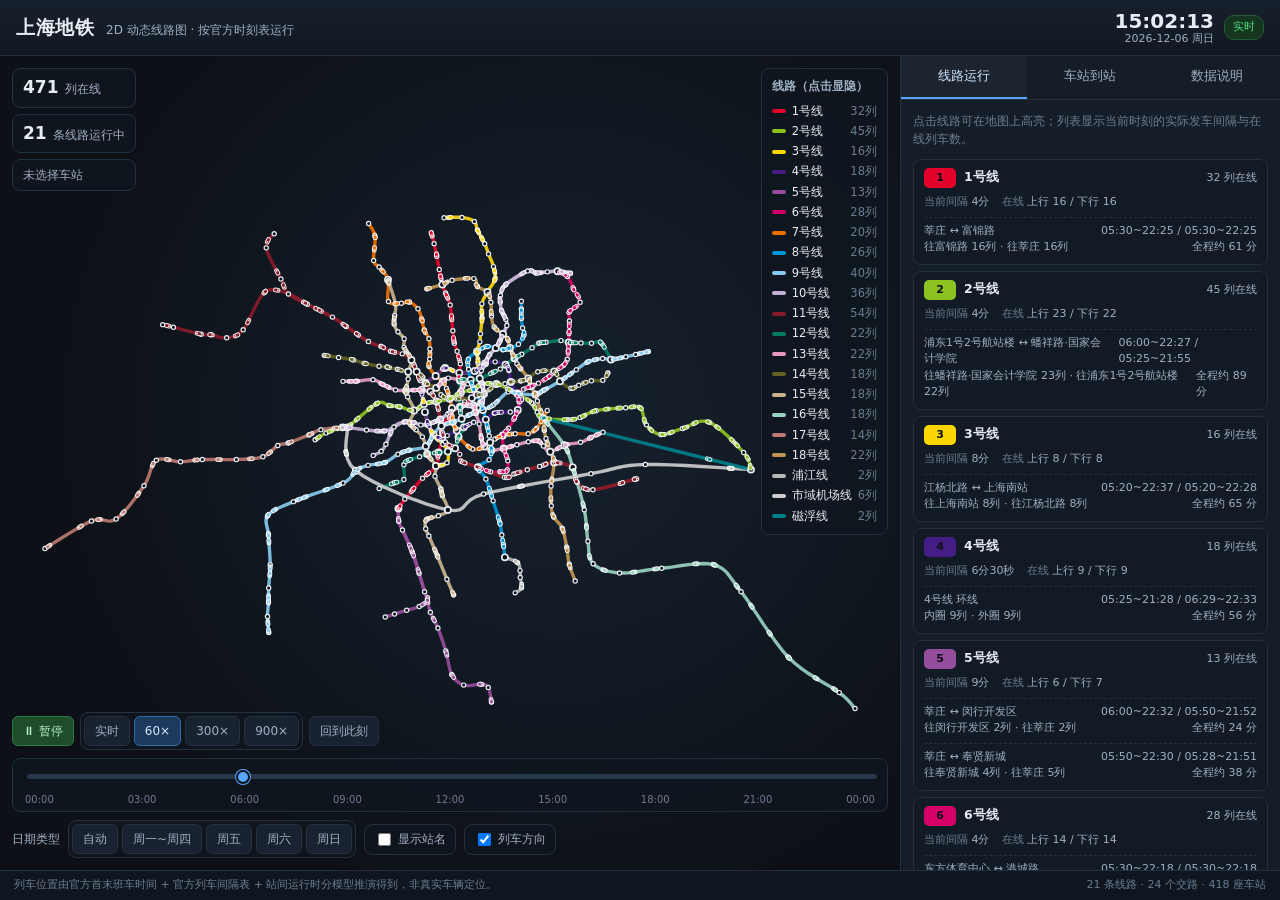
==== index.html @ 5a0e2813 "上海地铁 2D 动态线路图: 按官方时刻表推演全网列车运行 - 21 条线路 / 24 个交路 / 418 座车站, 双向逐列车运行 - 首末班车与列车间隔取自上海地铁官方数据(含周五周六延时运营) " ====
<!DOCTYPE html>
<html lang="zh-CN">
<head>
<meta charset="utf-8" />
<meta name="viewport" content="width=device-width, initial-scale=1" />
<title>上海地铁 2D 动态线路图 · 按时刻表运行的列车</title>
<link rel="stylesheet" href="css/style.css" />
</head>
<body>
<header class="topbar">
  <div class="brand">
    <span class="logo">上海地铁</span>
    <span class="sub">2D 动态线路图 · 按官方时刻表运行</span>
  </div>
  <div class="clockbox">
    <div class="clockline">
      <span id="clockTime" class="clock">--:--:--</span>
      <span id="clockDate" class="date">----</span>
    </div>
    <div class="liveflag" id="liveFlag">实时</div>
  </div>
</header>

<main class="layout">
  <section class="mapwrap">
    <canvas id="map"></canvas>
    <div id="errbar" style="display:none;position:absolute;top:0;left:0;right:0;z-index:99;background:#7d1a1a;color:#ffd7d7;padding:6px 12px;font-size:12px"></div>
    <div id="nightbar" style="display:none;position:absolute;left:50%;top:50%;transform:translate(-50%,-50%);z-index:8;background:rgba(15,22,31,.92);border:1px solid #22303f;border-radius:10px;padding:14px 20px;font-size:13px;color:#9fb0c3;max-width:520px;text-align:center;line-height:1.7"></div>

    <div class="mapoverlay topleft">
      <div class="stat" title="当前时刻在线列车总数（含两个方向）">
        <b id="statTrains">0</b><span>列在线</span>
      </div>
      <div class="stat" title="当前处于运营状态的线路数">
        <b id="statLines">0</b><span>条线路运行中</span>
      </div>
      <div class="stat" id="statNext" title="重点车站下一班">--</div>
    </div>

    <div class="mapoverlay bottomleft">
      <div class="controls">
        <button id="btnPlay" class="btn primary" title="播放/暂停时间推演">⏸ 暂停</button>
        <div class="speedgroup" id="speedGroup">
          <button class="btn spd" data-speed="1">实时</button>
          <button class="btn spd active" data-speed="60">60×</button>
          <button class="btn spd" data-speed="300">300×</button>
          <button class="btn spd" data-speed="900">900×</button>
        </div>
        <button id="btnNow" class="btn" title="回到当前真实时间">回到此刻</button>
      </div>
      <div class="timeline">
        <input id="timeSlider" class="slider" type="range" min="0" max="86399" step="20" value="21600" />
        <div class="timemarks" id="timeMarks"></div>
      </div>
      <div class="controls second">
        <span class="lbl">日期类型</span>
        <div class="daygroup" id="dayGroup">
          <button class="btn day" data-day="auto">自动</button>
          <button class="btn day" data-day="mon_thu">周一~周四</button>
          <button class="btn day" data-day="fri">周五</button>
          <button class="btn day" data-day="sat">周六</button>
          <button class="btn day" data-day="sun">周日</button>
        </div>
        <label class="chk"><input type="checkbox" id="chkLabels" /> 显示站名</label>
        <label class="chk"><input type="checkbox" id="chkTrails" checked /> 列车方向</label>
      </div>
    </div>

    <div class="mapoverlay topright legend" id="legend"></div>
  </section>

  <aside class="side">
    <div class="tabs">
      <button class="tab active" data-tab="panelLines">线路运行</button>
      <button class="tab" data-tab="panelStation">车站到站</button>
      <button class="tab" data-tab="panelAbout">数据说明</button>
    </div>

    <div class="panels">
      <div class="panel active" id="panelLines">
        <div class="panelhint">点击线路可在地图上高亮；列表显示当前时刻的实际发车间隔与在线列车数。</div>
        <div id="lineList" class="linelist"></div>
      </div>

      <div class="panel" id="panelStation">
        <div class="panelhint" id="stationHint">在地图上点击任意车站，查看该站各线路两个方向的下一班列车。</div>
        <div id="stationBody"></div>
      </div>

      <div class="panel" id="panelAbout">
        <h3>数据来源</h3>
        <ul id="srcList"></ul>
        <h3>口径说明</h3>
        <ul id="noteList"></ul>
        <p class="gen" id="genInfo"></p>
      </div>
    </div>
  </aside>
</main>

<footer class="foot">
  <span>列车位置由官方首末班车时间 + 官方列车间隔表 + 站间运行时分模型推演得到，非真实车辆定位。</span>
  <span id="footRight"></span>
</footer>

<script>
/* 运行期错误直接显示出来，便于排查 */
window.addEventListener('error', function (e) {
  var el = document.getElementById('errbar');
  if (!el) return;
  el.style.display = 'block';
  el.textContent = '脚本错误: ' + (e.message || e.error) + ' @' + (e.filename || '') + ':' + (e.lineno || '');
});
</script>
<script src="data/metro-data.js"></script>
<script src="js/sim.js"></script>
<script src="js/app.js"></script>
</body>
</html>
---- css/style.css ----
:root{
  --bg:#0d1117;
  --bg2:#121a24;
  --panel:#151d29;
  --line:#22303f;
  --txt:#e6edf3;
  --txt2:#9fb0c3;
  --txt3:#6b7d90;
  --accent:#3fb950;
  --accent2:#58a6ff;
  --warn:#d29922;
}
*{box-sizing:border-box}
html,body{height:100%}
body{
  margin:0;
  background:var(--bg);
  color:var(--txt);
  font:13px/1.5 "Segoe UI","Microsoft YaHei",system-ui,-apple-system,sans-serif;
  overflow:hidden;
}
button{font:inherit;color:inherit}

/* ---------- 顶栏 ---------- */
.topbar{
  height:56px;display:flex;align-items:center;justify-content:space-between;
  padding:0 16px;background:linear-gradient(180deg,#16202c,#111823);
  border-bottom:1px solid var(--line);
}
.brand{display:flex;align-items:baseline;gap:12px}
.logo{font-size:19px;font-weight:700;letter-spacing:.5px}
.sub{color:var(--txt2);font-size:12px}
.clockbox{display:flex;align-items:center;gap:10px}
.clockline{text-align:right;line-height:1.15}
.clock{font-size:20px;font-weight:600;font-variant-numeric:tabular-nums}
.date{display:block;font-size:11px;color:var(--txt2)}
.liveflag{
  font-size:11px;padding:3px 8px;border-radius:10px;
  background:#16351f;color:#4ade80;border:1px solid #245c33;
}
.liveflag.sim{background:#3a2f12;color:#f0c674;border-color:#6b5518}

/* ---------- 布局 ---------- */
.layout{
  position:absolute;top:56px;bottom:30px;left:0;right:0;
  display:grid;grid-template-columns:1fr 380px;
}
.mapwrap{position:relative;overflow:hidden;background:
  radial-gradient(circle at 62% 44%, #16212e 0%, #0d1117 70%)}
#map{position:absolute;inset:0;width:100%;height:100%;display:block;cursor:grab}
#map.dragging{cursor:grabbing}

/* ---------- 地图浮层 ---------- */
.mapoverlay{position:absolute;pointer-events:none;z-index:5}
.topleft{top:12px;left:12px;display:flex;flex-direction:column;gap:6px}
.stat{
  background:rgba(15,22,31,.82);border:1px solid var(--line);border-radius:8px;
  padding:6px 10px;font-size:12px;color:var(--txt2);backdrop-filter:blur(4px);
  display:flex;align-items:baseline;gap:6px;
}
.stat b{font-size:17px;color:var(--txt);font-weight:700;font-variant-numeric:tabular-nums}
.stat#statNext{max-width:330px;overflow:hidden;text-overflow:ellipsis;white-space:nowrap}

.topright{top:12px;right:12px}
.legend{
  background:rgba(15,22,31,.82);border:1px solid var(--line);border-radius:8px;
  padding:8px 10px;backdrop-filter:blur(4px);max-width:250px;
  max-height:calc(100% - 24px);overflow:auto;pointer-events:auto;
}
.legend h4{margin:0 0 6px;font-size:12px;color:var(--txt2);font-weight:600}
.legend .row{display:flex;align-items:center;gap:6px;font-size:11.5px;padding:1.5px 0;cursor:pointer;border-radius:4px}
.legend .row:hover{background:#ffffff10}
.legend .row.off{opacity:.32}
.legend .sw{width:14px;height:4px;border-radius:2px;flex:none}
.legend .cnt{margin-left:auto;color:var(--txt3);font-variant-numeric:tabular-nums}

.bottomleft{left:12px;right:12px;bottom:12px;display:flex;flex-direction:column;gap:8px;pointer-events:none}
.controls{display:flex;align-items:center;gap:6px;flex-wrap:wrap;pointer-events:auto}
.controls.second{gap:8px}
.btn{
  background:#182231;border:1px solid var(--line);border-radius:6px;
  padding:5px 10px;font-size:12px;cursor:pointer;color:var(--txt2);white-space:nowrap;
}
.btn:hover{background:#1f2b3d;color:var(--txt)}
.btn.active{background:#1d3a5c;border-color:#2f6ea8;color:#cfe6ff}
.btn.primary{background:#1f4d2b;border-color:#2f7a41;color:#b7f0c6}
.speedgroup,.daygroup{display:flex;gap:4px;background:rgba(15,22,31,.8);padding:3px;border-radius:8px;border:1px solid var(--line)}
.lbl{font-size:12px;color:var(--txt2)}
.chk{font-size:12px;color:var(--txt2);display:flex;align-items:center;gap:4px;cursor:pointer;
     background:rgba(15,22,31,.8);padding:5px 9px;border-radius:8px;border:1px solid var(--line)}
.timeline{pointer-events:auto;background:rgba(15,22,31,.82);border:1px solid var(--line);
  border-radius:8px;padding:6px 12px 2px;backdrop-filter:blur(4px)}
.slider{width:100%;-webkit-appearance:none;height:20px;background:transparent;cursor:pointer}
.slider::-webkit-slider-runnable-track{height:5px;border-radius:3px;background:#26374b}
.slider::-webkit-slider-thumb{-webkit-appearance:none;width:14px;height:14px;margin-top:-4.5px;
  border-radius:50%;background:#58a6ff;border:2px solid #0d1117;box-shadow:0 0 0 1px #58a6ff}
.slider::-moz-range-track{height:5px;border-radius:3px;background:#26374b}
.slider::-moz-range-thumb{width:12px;height:12px;border-radius:50%;background:#58a6ff;border:2px solid #0d1117}
.timemarks{display:flex;justify-content:space-between;font-size:10px;color:var(--txt3);
  font-variant-numeric:tabular-nums;padding-bottom:2px}

/* ---------- 侧栏 ---------- */
.side{background:var(--panel);border-left:1px solid var(--line);display:flex;flex-direction:column;min-height:0}
.tabs{display:flex;border-bottom:1px solid var(--line);flex:none}
.tab{flex:1;background:none;border:0;padding:11px 6px;font-size:12.5px;color:var(--txt2);cursor:pointer;
  border-bottom:2px solid transparent}
.tab:hover{color:var(--txt)}
.tab.active{color:#cfe6ff;border-bottom-color:var(--accent2);background:#ffffff08}
.panels{flex:1;min-height:0;position:relative}
.panel{position:absolute;inset:0;overflow:auto;padding:12px;display:none}
.panel.active{display:block}
.panelhint{font-size:11.5px;color:var(--txt3);margin-bottom:10px;line-height:1.6}

.linelist{display:flex;flex-direction:column;gap:6px}
.lrow{border:1px solid var(--line);border-radius:8px;padding:8px 10px;background:#121a25;cursor:pointer}
.lrow:hover{background:#18222f}
.lrow.sel{border-color:var(--accent2);background:#152233}
.lrow .h{display:flex;align-items:center;gap:8px}
.badge{font-size:11px;font-weight:700;color:#0d1117;border-radius:5px;padding:2px 7px;min-width:32px;text-align:center}
.lrow .nm{font-size:12.5px;font-weight:600}
.lrow .cnt{margin-left:auto;font-size:11px;color:var(--txt2);font-variant-numeric:tabular-nums}
.lrow .meta{display:flex;gap:12px;margin-top:6px;font-size:11px;color:var(--txt2);flex-wrap:wrap}
.lrow .meta i{font-style:normal;color:var(--txt3)}
.lrow .svc{margin-top:6px;border-top:1px dashed #22303f;padding-top:5px;font-size:11px;color:var(--txt2)}
.lrow .svc div{display:flex;gap:8px;justify-content:space-between}
.lrow .bar{height:4px;border-radius:2px;background:#1d2836;margin-top:5px;overflow:hidden}
.lrow .bar>span{display:block;height:100%}

.sthead{border:1px solid var(--line);border-radius:8px;padding:10px;background:#121a25;margin-bottom:10px}
.sthead .t{font-size:15px;font-weight:700}
.sthead .s{font-size:11.5px;color:var(--txt2);margin-top:3px}
.arrgrp{margin-bottom:10px}
.arrgrp .gt{display:flex;align-items:center;gap:6px;font-size:12px;font-weight:600;margin-bottom:4px}
.arrtbl{width:100%;border-collapse:collapse;font-size:11.5px}
.arrtbl th{text-align:left;color:var(--txt3);font-weight:500;padding:3px 4px;border-bottom:1px solid var(--line)}
.arrtbl td{padding:3px 4px;border-bottom:1px solid #1a2330;font-variant-numeric:tabular-nums}
.arrtbl tr.next td{color:#7ee787;font-weight:600}
.tag{display:inline-block;font-size:10px;padding:1px 5px;border-radius:4px;background:#1d2836;color:var(--txt2)}

.panel h3{font-size:12.5px;margin:14px 0 6px;color:#cfe6ff}
.panel h3:first-child{margin-top:0}
.panel ul{margin:0;padding-left:16px;font-size:11.5px;color:var(--txt2);line-height:1.75}
.panel a{color:var(--accent2);text-decoration:none;word-break:break-all}
.panel a:hover{text-decoration:underline}
.gen{font-size:11px;color:var(--txt3);margin-top:14px}
.empty{font-size:12px;color:var(--txt3);padding:20px 4px;text-align:center}

/* ---------- 底栏 ---------- */
.foot{
  position:absolute;bottom:0;left:0;right:0;height:30px;
  display:flex;align-items:center;justify-content:space-between;gap:12px;
  padding:0 14px;font-size:11px;color:var(--txt3);
  background:#0f1620;border-top:1px solid var(--line);
}
@media (max-width:1080px){
  .layout{grid-template-columns:1fr 320px}
}
@media (max-width:820px){
  .layout{grid-template-columns:1fr}
  .side{display:none}
}
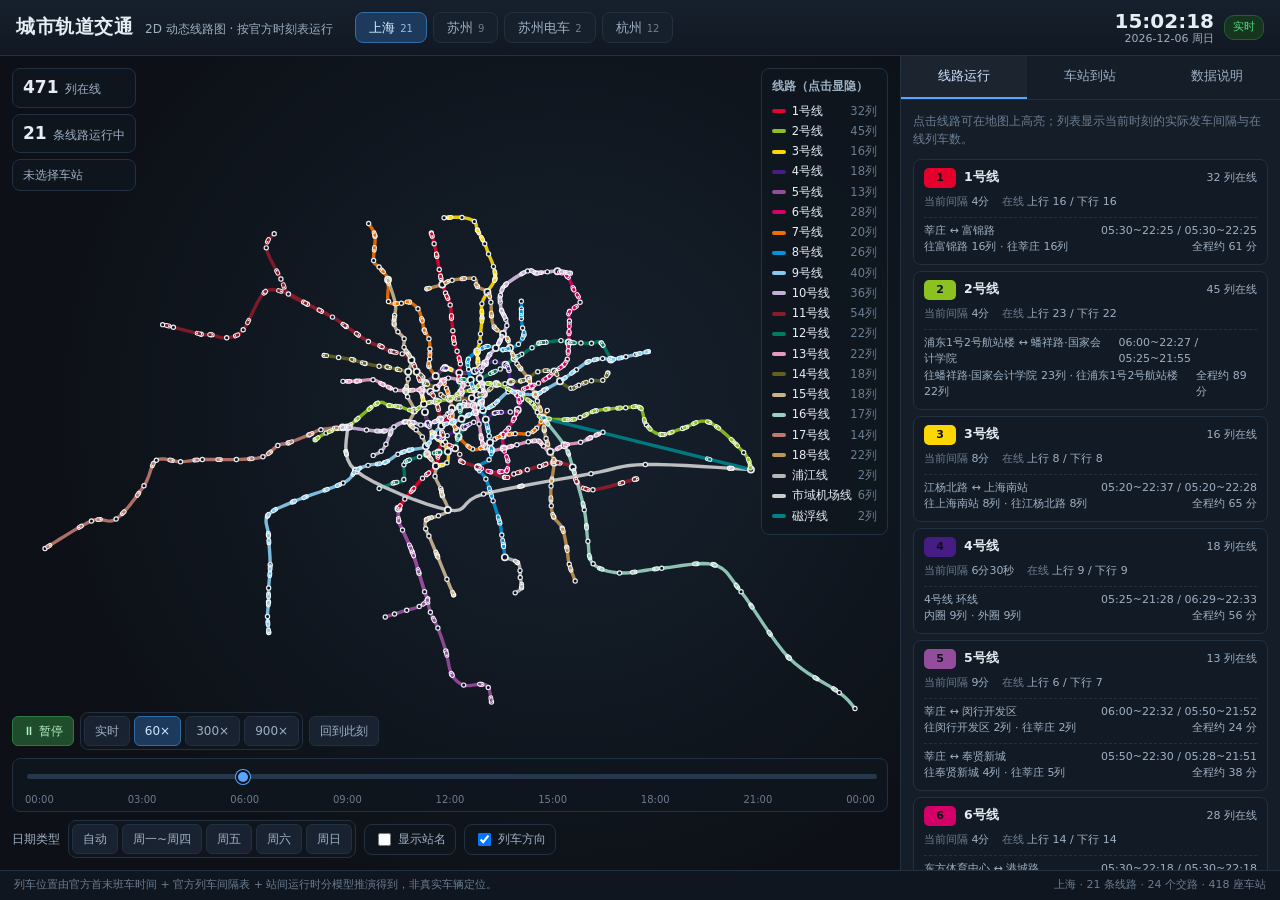
==== commit e481402d: "新增苏州(含有轨电车)与杭州, 支持三城切换 - 数据层改为多城市: window.METRO_CITIES = {shanghai, suzhou, suzhou_tram, hangzhou} -" ====
--- a/index.html
+++ b/index.html
@@ -3,14 +3,15 @@
 <head>
 <meta charset="utf-8" />
 <meta name="viewport" content="width=device-width, initial-scale=1" />
-<title>上海地铁 2D 动态线路图 · 按时刻表运行的列车</title>
+<title>长三角地铁 2D 动态线路图 · 上海 / 苏州 / 杭州</title>
 <link rel="stylesheet" href="css/style.css" />
 </head>
 <body>
 <header class="topbar">
   <div class="brand">
-    <span class="logo">上海地铁</span>
+    <span class="logo">城市轨道交通</span>
     <span class="sub">2D 动态线路图 · 按官方时刻表运行</span>
+    <div class="citytabs" id="cityTabs"></div>
   </div>
   <div class="clockbox">
     <div class="clockline">
--- a/css/style.css
+++ b/css/style.css
@@ -30,6 +30,15 @@
 .brand{display:flex;align-items:baseline;gap:12px}
 .logo{font-size:19px;font-weight:700;letter-spacing:.5px}
 .sub{color:var(--txt2);font-size:12px}
+.citytabs{display:flex;gap:6px;margin-left:10px;align-self:center}
+.btn.city{
+  padding:5px 13px;font-size:13px;border-radius:8px;background:#16202c;
+  border:1px solid var(--line);color:var(--txt2);position:relative;
+}
+.btn.city i{font-style:normal;font-size:10px;color:var(--txt3);margin-left:5px}
+.btn.city:hover{color:var(--txt);background:#1b2836}
+.btn.city.active{background:#1d3a5c;border-color:#2f6ea8;color:#d8ecff}
+.btn.city.active i{color:#8fbde8}
 .clockbox{display:flex;align-items:center;gap:10px}
 .clockline{text-align:right;line-height:1.15}
 .clock{font-size:20px;font-weight:600;font-variant-numeric:tabular-nums}
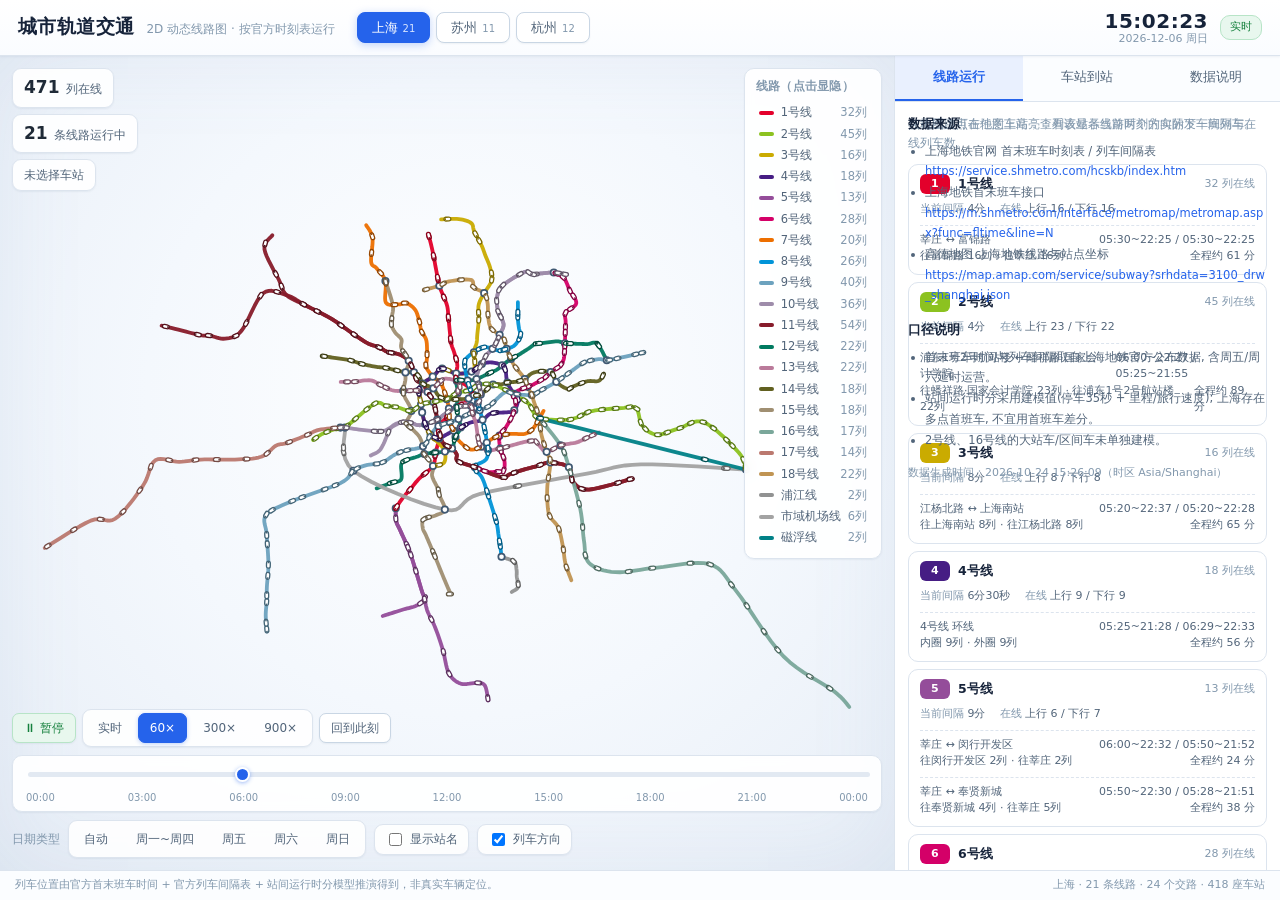
==== commit 6c0bd7bc: "有轨电车并入苏州; 整体改为浅色主题 - 数据: suzhou 城市合并 高新有轨电车1/2号线(共 11 条线路), 移除独立数据集, 城市数为 3 - 主题: 深色改为浅色, 白底浅灰渐变地图 /" ====
--- a/index.html
+++ b/index.html
@@ -25,8 +25,8 @@
 <main class="layout">
   <section class="mapwrap">
     <canvas id="map"></canvas>
-    <div id="errbar" style="display:none;position:absolute;top:0;left:0;right:0;z-index:99;background:#7d1a1a;color:#ffd7d7;padding:6px 12px;font-size:12px"></div>
-    <div id="nightbar" style="display:none;position:absolute;left:50%;top:50%;transform:translate(-50%,-50%);z-index:8;background:rgba(15,22,31,.92);border:1px solid #22303f;border-radius:10px;padding:14px 20px;font-size:13px;color:#9fb0c3;max-width:520px;text-align:center;line-height:1.7"></div>
+    <div id="errbar" style="display:none;position:absolute;top:0;left:0;right:0;z-index:99;background:#fdecec;color:#b42318;border-bottom:1px solid #f5c2c0;padding:6px 12px;font-size:12px"></div>
+    <div id="nightbar" style="display:none;position:absolute;left:50%;top:50%;transform:translate(-50%,-50%);z-index:8;background:rgba(255,255,255,.95);border:1px solid #dce4ee;border-radius:12px;padding:15px 22px;font-size:13px;color:#52657a;max-width:520px;text-align:center;line-height:1.75;box-shadow:0 8px 28px rgba(20,45,80,.10)"></div>
 
     <div class="mapoverlay topleft">
       <div class="stat" title="当前时刻在线列车总数（含两个方向）">
--- a/css/style.css
+++ b/css/style.css
@@ -1,14 +1,24 @@
 :root{
-  --bg:#0d1117;
-  --bg2:#121a24;
-  --panel:#151d29;
-  --line:#22303f;
-  --txt:#e6edf3;
-  --txt2:#9fb0c3;
-  --txt3:#6b7d90;
-  --accent:#3fb950;
-  --accent2:#58a6ff;
-  --warn:#d29922;
+  --bg:#eef2f7;
+  --bg-deep:#e6ecf4;
+  --panel:#ffffff;
+  --panel-2:#fbfdff;
+  --line:#dce4ee;
+  --line-2:#c9d6e4;
+  --txt:#1f2a37;
+  --txt2:#52657a;
+  --txt3:#8298ad;
+  --accent:#2563eb;
+  --accent-soft:#e9f0fe;
+  --accent-line:#b9cffb;
+  --ok:#15803d;
+  --ok-soft:#e8f7ee;
+  --ok-line:#b7e4c7;
+  --warn:#b45309;
+  --warn-soft:#fdf3e3;
+  --warn-line:#f0d3a8;
+  --shadow:0 1px 2px rgba(20,45,80,.05), 0 6px 18px rgba(20,45,80,.07);
+  --shadow-sm:0 1px 2px rgba(20,45,80,.06);
 }
 *{box-sizing:border-box}
 html,body{height:100%}
@@ -24,147 +34,172 @@
 /* ---------- 顶栏 ---------- */
 .topbar{
   height:56px;display:flex;align-items:center;justify-content:space-between;
-  padding:0 16px;background:linear-gradient(180deg,#16202c,#111823);
+  padding:0 18px;
+  background:linear-gradient(180deg,#ffffff,#fafcff);
   border-bottom:1px solid var(--line);
+  box-shadow:var(--shadow-sm);
+  position:relative;z-index:2;
 }
 .brand{display:flex;align-items:baseline;gap:12px}
-.logo{font-size:19px;font-weight:700;letter-spacing:.5px}
-.sub{color:var(--txt2);font-size:12px}
+.logo{font-size:19px;font-weight:700;letter-spacing:.4px;color:#16233a}
+.sub{color:var(--txt3);font-size:12px}
 .citytabs{display:flex;gap:6px;margin-left:10px;align-self:center}
 .btn.city{
-  padding:5px 13px;font-size:13px;border-radius:8px;background:#16202c;
-  border:1px solid var(--line);color:var(--txt2);position:relative;
+  padding:5px 14px;font-size:13px;border-radius:8px;background:#fff;
+  border:1px solid var(--line-2);color:var(--txt2);
 }
 .btn.city i{font-style:normal;font-size:10px;color:var(--txt3);margin-left:5px}
-.btn.city:hover{color:var(--txt);background:#1b2836}
-.btn.city.active{background:#1d3a5c;border-color:#2f6ea8;color:#d8ecff}
-.btn.city.active i{color:#8fbde8}
-.clockbox{display:flex;align-items:center;gap:10px}
+.btn.city:hover{color:var(--accent);border-color:var(--accent-line);background:var(--accent-soft)}
+.btn.city.active{background:var(--accent);border-color:var(--accent);color:#fff;box-shadow:0 2px 8px rgba(37,99,235,.28)}
+.btn.city.active i{color:#d7e4ff}
+.clockbox{display:flex;align-items:center;gap:12px}
 .clockline{text-align:right;line-height:1.15}
-.clock{font-size:20px;font-weight:600;font-variant-numeric:tabular-nums}
-.date{display:block;font-size:11px;color:var(--txt2)}
+.clock{font-size:20px;font-weight:600;font-variant-numeric:tabular-nums;color:#16233a;letter-spacing:.5px}
+.date{display:block;font-size:11px;color:var(--txt3)}
 .liveflag{
-  font-size:11px;padding:3px 8px;border-radius:10px;
-  background:#16351f;color:#4ade80;border:1px solid #245c33;
-}
-.liveflag.sim{background:#3a2f12;color:#f0c674;border-color:#6b5518}
+  font-size:11px;padding:3px 9px;border-radius:10px;
+  background:var(--ok-soft);color:var(--ok);border:1px solid var(--ok-line);
+}
+.liveflag.sim{background:var(--warn-soft);color:var(--warn);border-color:var(--warn-line)}
 
 /* ---------- 布局 ---------- */
 .layout{
   position:absolute;top:56px;bottom:30px;left:0;right:0;
-  display:grid;grid-template-columns:1fr 380px;
-}
-.mapwrap{position:relative;overflow:hidden;background:
-  radial-gradient(circle at 62% 44%, #16212e 0%, #0d1117 70%)}
+  display:grid;grid-template-columns:1fr 386px;
+}
+.mapwrap{
+  position:relative;overflow:hidden;
+  background:
+    radial-gradient(circle at 52% 42%, #ffffff 0%, #f4f8fd 48%, #e6edf6 100%);
+}
+.mapwrap::after{
+  content:"";position:absolute;inset:0;pointer-events:none;
+  box-shadow:inset 0 0 90px rgba(120,150,190,.10);
+}
 #map{position:absolute;inset:0;width:100%;height:100%;display:block;cursor:grab}
 #map.dragging{cursor:grabbing}
 
 /* ---------- 地图浮层 ---------- */
 .mapoverlay{position:absolute;pointer-events:none;z-index:5}
-.topleft{top:12px;left:12px;display:flex;flex-direction:column;gap:6px}
+.topleft{top:12px;left:12px;display:flex;flex-direction:column;gap:6px;align-items:flex-start}
 .stat{
-  background:rgba(15,22,31,.82);border:1px solid var(--line);border-radius:8px;
-  padding:6px 10px;font-size:12px;color:var(--txt2);backdrop-filter:blur(4px);
+  background:rgba(255,255,255,.9);border:1px solid var(--line);border-radius:9px;
+  padding:6px 11px;font-size:12px;color:var(--txt2);
+  box-shadow:var(--shadow-sm);backdrop-filter:blur(6px);
   display:flex;align-items:baseline;gap:6px;
 }
 .stat b{font-size:17px;color:var(--txt);font-weight:700;font-variant-numeric:tabular-nums}
-.stat#statNext{max-width:330px;overflow:hidden;text-overflow:ellipsis;white-space:nowrap}
+.stat#statNext{max-width:340px;overflow:hidden;text-overflow:ellipsis;white-space:nowrap}
 
 .topright{top:12px;right:12px}
 .legend{
-  background:rgba(15,22,31,.82);border:1px solid var(--line);border-radius:8px;
-  padding:8px 10px;backdrop-filter:blur(4px);max-width:250px;
-  max-height:calc(100% - 24px);overflow:auto;pointer-events:auto;
-}
-.legend h4{margin:0 0 6px;font-size:12px;color:var(--txt2);font-weight:600}
-.legend .row{display:flex;align-items:center;gap:6px;font-size:11.5px;padding:1.5px 0;cursor:pointer;border-radius:4px}
-.legend .row:hover{background:#ffffff10}
-.legend .row.off{opacity:.32}
-.legend .sw{width:14px;height:4px;border-radius:2px;flex:none}
+  background:rgba(255,255,255,.92);border:1px solid var(--line);border-radius:10px;
+  padding:9px 11px;box-shadow:var(--shadow-sm);backdrop-filter:blur(6px);
+  max-width:252px;max-height:calc(100% - 24px);overflow:auto;pointer-events:auto;
+}
+.legend h4{margin:0 0 7px;font-size:11.5px;color:var(--txt3);font-weight:600;letter-spacing:.3px}
+.legend .row{display:flex;align-items:center;gap:7px;font-size:11.5px;padding:2px 3px;
+  cursor:pointer;border-radius:5px;color:var(--txt2)}
+.legend .row:hover{background:var(--accent-soft)}
+.legend .row.off{opacity:.34}
+.legend .sw{width:15px;height:4px;border-radius:2px;flex:none}
 .legend .cnt{margin-left:auto;color:var(--txt3);font-variant-numeric:tabular-nums}
 
 .bottomleft{left:12px;right:12px;bottom:12px;display:flex;flex-direction:column;gap:8px;pointer-events:none}
 .controls{display:flex;align-items:center;gap:6px;flex-wrap:wrap;pointer-events:auto}
 .controls.second{gap:8px}
 .btn{
-  background:#182231;border:1px solid var(--line);border-radius:6px;
-  padding:5px 10px;font-size:12px;cursor:pointer;color:var(--txt2);white-space:nowrap;
-}
-.btn:hover{background:#1f2b3d;color:var(--txt)}
-.btn.active{background:#1d3a5c;border-color:#2f6ea8;color:#cfe6ff}
-.btn.primary{background:#1f4d2b;border-color:#2f7a41;color:#b7f0c6}
-.speedgroup,.daygroup{display:flex;gap:4px;background:rgba(15,22,31,.8);padding:3px;border-radius:8px;border:1px solid var(--line)}
-.lbl{font-size:12px;color:var(--txt2)}
-.chk{font-size:12px;color:var(--txt2);display:flex;align-items:center;gap:4px;cursor:pointer;
-     background:rgba(15,22,31,.8);padding:5px 9px;border-radius:8px;border:1px solid var(--line)}
-.timeline{pointer-events:auto;background:rgba(15,22,31,.82);border:1px solid var(--line);
-  border-radius:8px;padding:6px 12px 2px;backdrop-filter:blur(4px)}
+  background:#fff;border:1px solid var(--line-2);border-radius:7px;
+  padding:5px 11px;font-size:12px;cursor:pointer;color:var(--txt2);white-space:nowrap;
+  box-shadow:var(--shadow-sm);transition:background .12s,border-color .12s,color .12s;
+}
+.btn:hover{background:var(--accent-soft);color:var(--accent);border-color:var(--accent-line)}
+.btn.active{background:var(--accent-soft);border-color:var(--accent-line);color:var(--accent)}
+.btn.primary{background:var(--ok-soft);border-color:var(--ok-line);color:var(--ok)}
+.btn.primary:hover{background:#dcf3e5;color:#0f6b32}
+.speedgroup,.daygroup{display:flex;gap:4px;background:rgba(255,255,255,.9);padding:3px;
+  border-radius:9px;border:1px solid var(--line);box-shadow:var(--shadow-sm)}
+.speedgroup .btn,.daygroup .btn{box-shadow:none;border-color:transparent;background:transparent}
+.speedgroup .btn.active,.daygroup .btn.active{
+  background:var(--accent);border-color:var(--accent);color:#fff;box-shadow:0 1px 4px rgba(37,99,235,.3)}
+.lbl{font-size:12px;color:var(--txt3)}
+.chk{font-size:12px;color:var(--txt2);display:flex;align-items:center;gap:5px;cursor:pointer;
+  background:rgba(255,255,255,.9);padding:5px 10px;border-radius:9px;border:1px solid var(--line);
+  box-shadow:var(--shadow-sm)}
+.timeline{pointer-events:auto;background:rgba(255,255,255,.92);border:1px solid var(--line);
+  border-radius:10px;padding:7px 13px 3px;box-shadow:var(--shadow-sm);backdrop-filter:blur(6px)}
 .slider{width:100%;-webkit-appearance:none;height:20px;background:transparent;cursor:pointer}
-.slider::-webkit-slider-runnable-track{height:5px;border-radius:3px;background:#26374b}
-.slider::-webkit-slider-thumb{-webkit-appearance:none;width:14px;height:14px;margin-top:-4.5px;
-  border-radius:50%;background:#58a6ff;border:2px solid #0d1117;box-shadow:0 0 0 1px #58a6ff}
-.slider::-moz-range-track{height:5px;border-radius:3px;background:#26374b}
-.slider::-moz-range-thumb{width:12px;height:12px;border-radius:50%;background:#58a6ff;border:2px solid #0d1117}
+.slider::-webkit-slider-runnable-track{height:5px;border-radius:3px;background:#e2e9f2}
+.slider::-webkit-slider-thumb{-webkit-appearance:none;width:15px;height:15px;margin-top:-5px;
+  border-radius:50%;background:var(--accent);border:2px solid #fff;box-shadow:0 1px 4px rgba(37,99,235,.45)}
+.slider::-moz-range-track{height:5px;border-radius:3px;background:#e2e9f2}
+.slider::-moz-range-thumb{width:13px;height:13px;border-radius:50%;background:var(--accent);
+  border:2px solid #fff;box-shadow:0 1px 4px rgba(37,99,235,.45)}
 .timemarks{display:flex;justify-content:space-between;font-size:10px;color:var(--txt3);
-  font-variant-numeric:tabular-nums;padding-bottom:2px}
+  font-variant-numeric:tabular-nums;padding-bottom:3px}
 
 /* ---------- 侧栏 ---------- */
 .side{background:var(--panel);border-left:1px solid var(--line);display:flex;flex-direction:column;min-height:0}
-.tabs{display:flex;border-bottom:1px solid var(--line);flex:none}
-.tab{flex:1;background:none;border:0;padding:11px 6px;font-size:12.5px;color:var(--txt2);cursor:pointer;
-  border-bottom:2px solid transparent}
-.tab:hover{color:var(--txt)}
-.tab.active{color:#cfe6ff;border-bottom-color:var(--accent2);background:#ffffff08}
+.tabs{display:flex;border-bottom:1px solid var(--line);flex:none;background:var(--panel-2)}
+.tab{flex:1;background:none;border:0;padding:12px 6px;font-size:12.5px;color:var(--txt2);cursor:pointer;
+  border-bottom:2px solid transparent;transition:color .12s,background .12s}
+.tab:hover{color:var(--txt);background:#f4f8fd}
+.tab.active{color:var(--accent);border-bottom-color:var(--accent);background:var(--accent-soft);font-weight:600}
 .panels{flex:1;min-height:0;position:relative}
-.panel{position:absolute;inset:0;overflow:auto;padding:12px;display:none}
+.panel{position:absolute;inset:0;overflow:auto;padding:13px}
 .panel.active{display:block}
-.panelhint{font-size:11.5px;color:var(--txt3);margin-bottom:10px;line-height:1.6}
-
-.linelist{display:flex;flex-direction:column;gap:6px}
-.lrow{border:1px solid var(--line);border-radius:8px;padding:8px 10px;background:#121a25;cursor:pointer}
-.lrow:hover{background:#18222f}
-.lrow.sel{border-color:var(--accent2);background:#152233}
+.panelhint{font-size:11.5px;color:var(--txt3);margin-bottom:11px;line-height:1.65}
+
+.linelist{display:flex;flex-direction:column;gap:7px}
+.lrow{border:1px solid var(--line);border-radius:10px;padding:9px 11px;background:#fff;
+  cursor:pointer;transition:border-color .12s,box-shadow .12s,background .12s}
+.lrow:hover{background:var(--panel-2);border-color:var(--line-2);box-shadow:var(--shadow-sm)}
+.lrow.sel{border-color:var(--accent-line);background:var(--accent-soft);box-shadow:0 0 0 1px var(--accent-line) inset}
 .lrow .h{display:flex;align-items:center;gap:8px}
-.badge{font-size:11px;font-weight:700;color:#0d1117;border-radius:5px;padding:2px 7px;min-width:32px;text-align:center}
-.lrow .nm{font-size:12.5px;font-weight:600}
-.lrow .cnt{margin-left:auto;font-size:11px;color:var(--txt2);font-variant-numeric:tabular-nums}
-.lrow .meta{display:flex;gap:12px;margin-top:6px;font-size:11px;color:var(--txt2);flex-wrap:wrap}
+.badge{font-size:11px;font-weight:700;color:#fff;border-radius:6px;padding:2px 7px;min-width:30px;
+  text-align:center;letter-spacing:.2px}
+.lrow .nm{font-size:12.5px;font-weight:600;color:#16233a}
+.lrow .cnt{margin-left:auto;font-size:11px;color:var(--txt3);font-variant-numeric:tabular-nums}
+.lrow .meta{display:flex;gap:14px;margin-top:7px;font-size:11px;color:var(--txt2);flex-wrap:wrap}
 .lrow .meta i{font-style:normal;color:var(--txt3)}
-.lrow .svc{margin-top:6px;border-top:1px dashed #22303f;padding-top:5px;font-size:11px;color:var(--txt2)}
+.lrow .svc{margin-top:7px;border-top:1px dashed var(--line);padding-top:6px;font-size:11px;color:var(--txt2)}
 .lrow .svc div{display:flex;gap:8px;justify-content:space-between}
-.lrow .bar{height:4px;border-radius:2px;background:#1d2836;margin-top:5px;overflow:hidden}
+.lrow .bar{height:4px;border-radius:2px;background:#eaf0f7;margin-top:6px;overflow:hidden}
 .lrow .bar>span{display:block;height:100%}
 
-.sthead{border:1px solid var(--line);border-radius:8px;padding:10px;background:#121a25;margin-bottom:10px}
-.sthead .t{font-size:15px;font-weight:700}
-.sthead .s{font-size:11.5px;color:var(--txt2);margin-top:3px}
-.arrgrp{margin-bottom:10px}
-.arrgrp .gt{display:flex;align-items:center;gap:6px;font-size:12px;font-weight:600;margin-bottom:4px}
+.sthead{border:1px solid var(--line);border-radius:10px;padding:11px;background:var(--panel-2);margin-bottom:11px}
+.sthead .t{font-size:15px;font-weight:700;color:#16233a}
+.sthead .s{font-size:11.5px;color:var(--txt2);margin-top:4px}
+.arrgrp{margin-bottom:11px}
+.arrgrp .gt{display:flex;align-items:center;gap:6px;font-size:12px;font-weight:600;margin-bottom:5px;color:#16233a}
 .arrtbl{width:100%;border-collapse:collapse;font-size:11.5px}
-.arrtbl th{text-align:left;color:var(--txt3);font-weight:500;padding:3px 4px;border-bottom:1px solid var(--line)}
-.arrtbl td{padding:3px 4px;border-bottom:1px solid #1a2330;font-variant-numeric:tabular-nums}
-.arrtbl tr.next td{color:#7ee787;font-weight:600}
-.tag{display:inline-block;font-size:10px;padding:1px 5px;border-radius:4px;background:#1d2836;color:var(--txt2)}
-
-.panel h3{font-size:12.5px;margin:14px 0 6px;color:#cfe6ff}
+.arrtbl th{text-align:left;color:var(--txt3);font-weight:500;padding:4px;border-bottom:1px solid var(--line)}
+.arrtbl td{padding:4px;border-bottom:1px solid #eef3f8;font-variant-numeric:tabular-nums;color:var(--txt2)}
+.arrtbl tr.next td{color:var(--ok);font-weight:600}
+.tag{display:inline-block;font-size:10px;padding:1px 5px;border-radius:4px;
+  background:#eef3f9;color:var(--txt2);border:1px solid var(--line)}
+
+.panel h3{font-size:12.5px;margin:15px 0 7px;color:#16233a}
 .panel h3:first-child{margin-top:0}
-.panel ul{margin:0;padding-left:16px;font-size:11.5px;color:var(--txt2);line-height:1.75}
-.panel a{color:var(--accent2);text-decoration:none;word-break:break-all}
+.panel ul{margin:0;padding-left:17px;font-size:11.5px;color:var(--txt2);line-height:1.8}
+.panel a{color:var(--accent);text-decoration:none;word-break:break-all}
 .panel a:hover{text-decoration:underline}
-.gen{font-size:11px;color:var(--txt3);margin-top:14px}
-.empty{font-size:12px;color:var(--txt3);padding:20px 4px;text-align:center}
+.gen{font-size:11px;color:var(--txt3);margin-top:15px}
+.empty{font-size:12px;color:var(--txt3);padding:22px 4px;text-align:center}
 
 /* ---------- 底栏 ---------- */
 .foot{
   position:absolute;bottom:0;left:0;right:0;height:30px;
   display:flex;align-items:center;justify-content:space-between;gap:12px;
-  padding:0 14px;font-size:11px;color:var(--txt3);
-  background:#0f1620;border-top:1px solid var(--line);
-}
-@media (max-width:1080px){
-  .layout{grid-template-columns:1fr 320px}
-}
-@media (max-width:820px){
+  padding:0 15px;font-size:11px;color:var(--txt3);
+  background:#fbfdff;border-top:1px solid var(--line);
+}
+@media (max-width:1180px){
+  .layout{grid-template-columns:1fr 330px}
+  .sub{display:none}
+}
+@media (max-width:860px){
   .layout{grid-template-columns:1fr}
   .side{display:none}
-}
+  .citytabs{margin-left:4px}
+}
